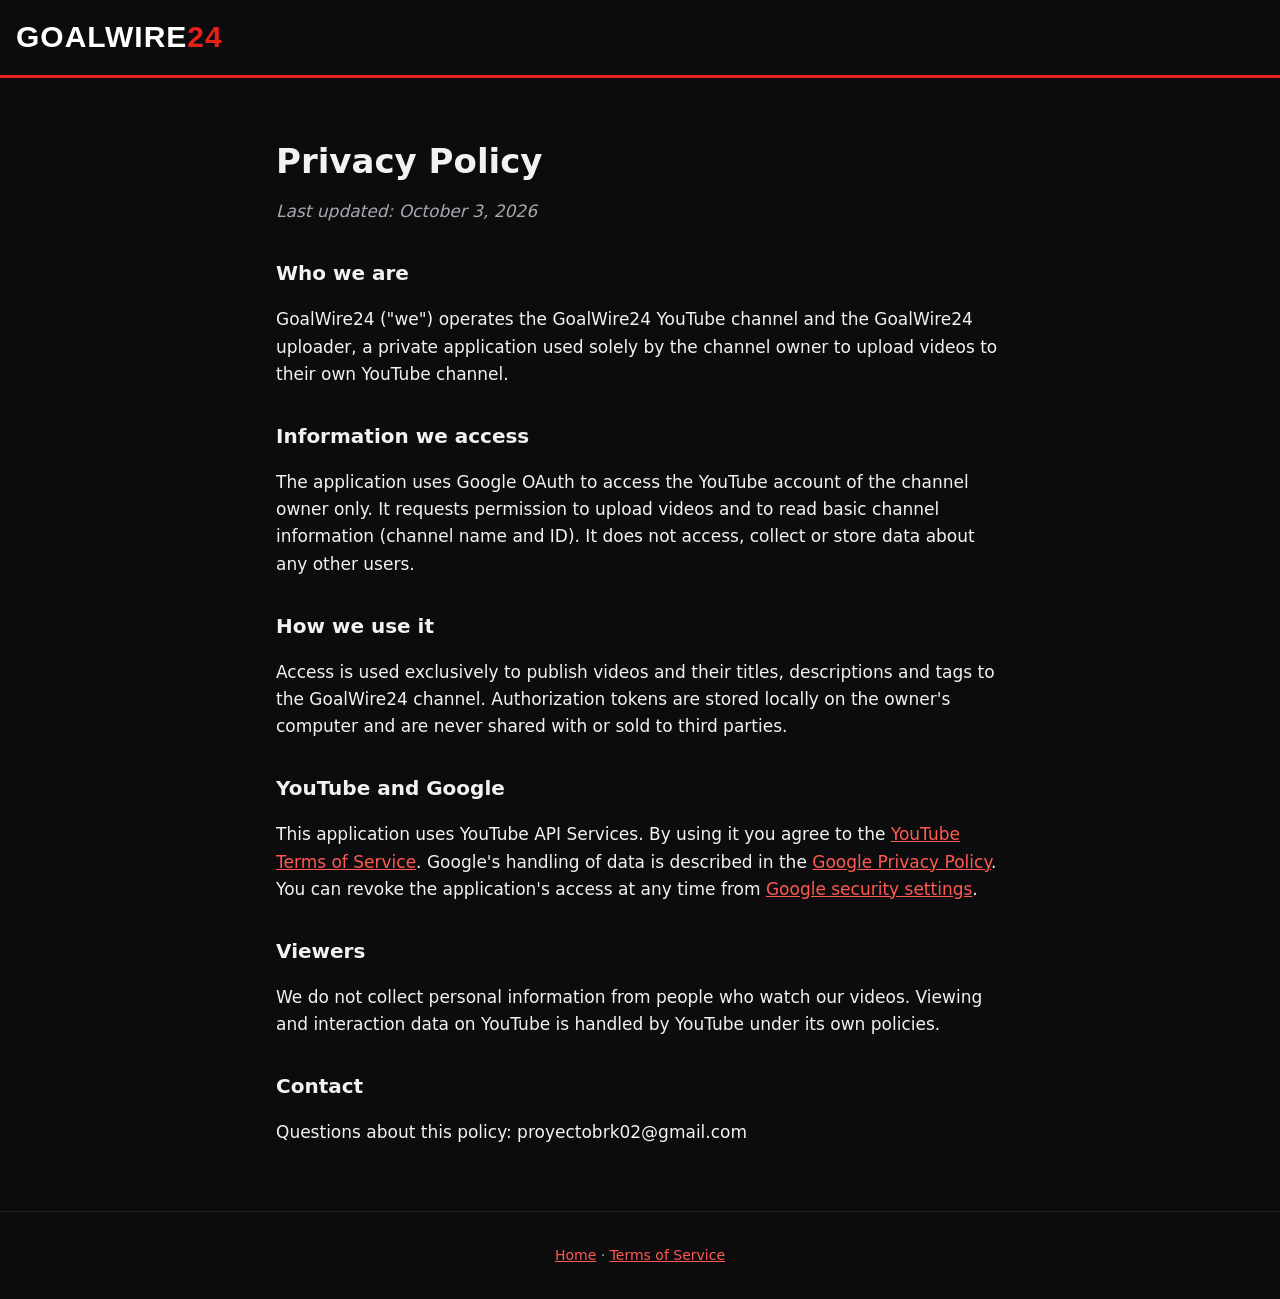
==== privacy.html @ 16f44ad8 "Add files via upload" ====
<!doctype html>
<html lang="en">
<head>
<meta charset="utf-8">
<meta name="viewport" content="width=device-width, initial-scale=1">
<title>Privacy Policy · GoalWire24</title>
<link rel="stylesheet" href="style.css">
</head>
<body>
<header><a href="index.html" class="logo">GOALWIRE<b>24</b></a></header>
<main class="doc">
  <h1>Privacy Policy</h1>
  <p><em>Last updated: October 3, 2026</em></p>

  <h2>Who we are</h2>
  <p>GoalWire24 ("we") operates the GoalWire24 YouTube channel and the GoalWire24 uploader, a private application used solely by the channel owner to upload videos to their own YouTube channel.</p>

  <h2>Information we access</h2>
  <p>The application uses Google OAuth to access the YouTube account of the channel owner only. It requests permission to upload videos and to read basic channel information (channel name and ID). It does not access, collect or store data about any other users.</p>

  <h2>How we use it</h2>
  <p>Access is used exclusively to publish videos and their titles, descriptions and tags to the GoalWire24 channel. Authorization tokens are stored locally on the owner's computer and are never shared with or sold to third parties.</p>

  <h2>YouTube and Google</h2>
  <p>This application uses YouTube API Services. By using it you agree to the <a href="https://www.youtube.com/t/terms">YouTube Terms of Service</a>. Google's handling of data is described in the <a href="https://policies.google.com/privacy">Google Privacy Policy</a>. You can revoke the application's access at any time from <a href="https://myaccount.google.com/permissions">Google security settings</a>.</p>

  <h2>Viewers</h2>
  <p>We do not collect personal information from people who watch our videos. Viewing and interaction data on YouTube is handled by YouTube under its own policies.</p>

  <h2>Contact</h2>
  <p>Questions about this policy: proyectobrk02@gmail.com</p>
</main>
<footer><a href="index.html">Home</a> · <a href="terms.html">Terms of Service</a></footer>
</body>
</html>
---- style.css ----
:root { --red: #e62117; --bg: #0c0c0e; --fg: #f2f2f2; --muted: #a8a8ad; }
* { box-sizing: border-box; }
body { margin: 0; background: var(--bg); color: var(--fg); font: 17px/1.6 system-ui, "Segoe UI", sans-serif; }
a { color: #ff5a4f; }
header { padding: 20px 16px; border-bottom: 3px solid var(--red); }
.logo { font: 900 30px Impact, "Arial Narrow", sans-serif; letter-spacing: 1px; color: #fff; text-decoration: none; }
.logo b { color: var(--red); font-weight: inherit; }
main { max-width: 760px; margin: 0 auto; padding: 48px 16px; }
.tag { display: inline-block; background: var(--red); color: #fff; font-weight: 700; padding: 4px 12px; border-radius: 6px; font-size: 14px; }
h1 { font-size: clamp(28px, 6vw, 44px); line-height: 1.15; margin: 16px 0; }
.doc h1 { font-size: 34px; }
h2 { font-size: 20px; margin-top: 32px; }
p { color: var(--fg); }
em { color: var(--muted); }
.btn { display: inline-block; background: var(--red); color: #fff; text-decoration: none; font-weight: 700; padding: 12px 22px; border-radius: 8px; margin-top: 8px; }
footer { text-align: center; color: var(--muted); padding: 32px 16px; font-size: 14px; border-top: 1px solid #222; }
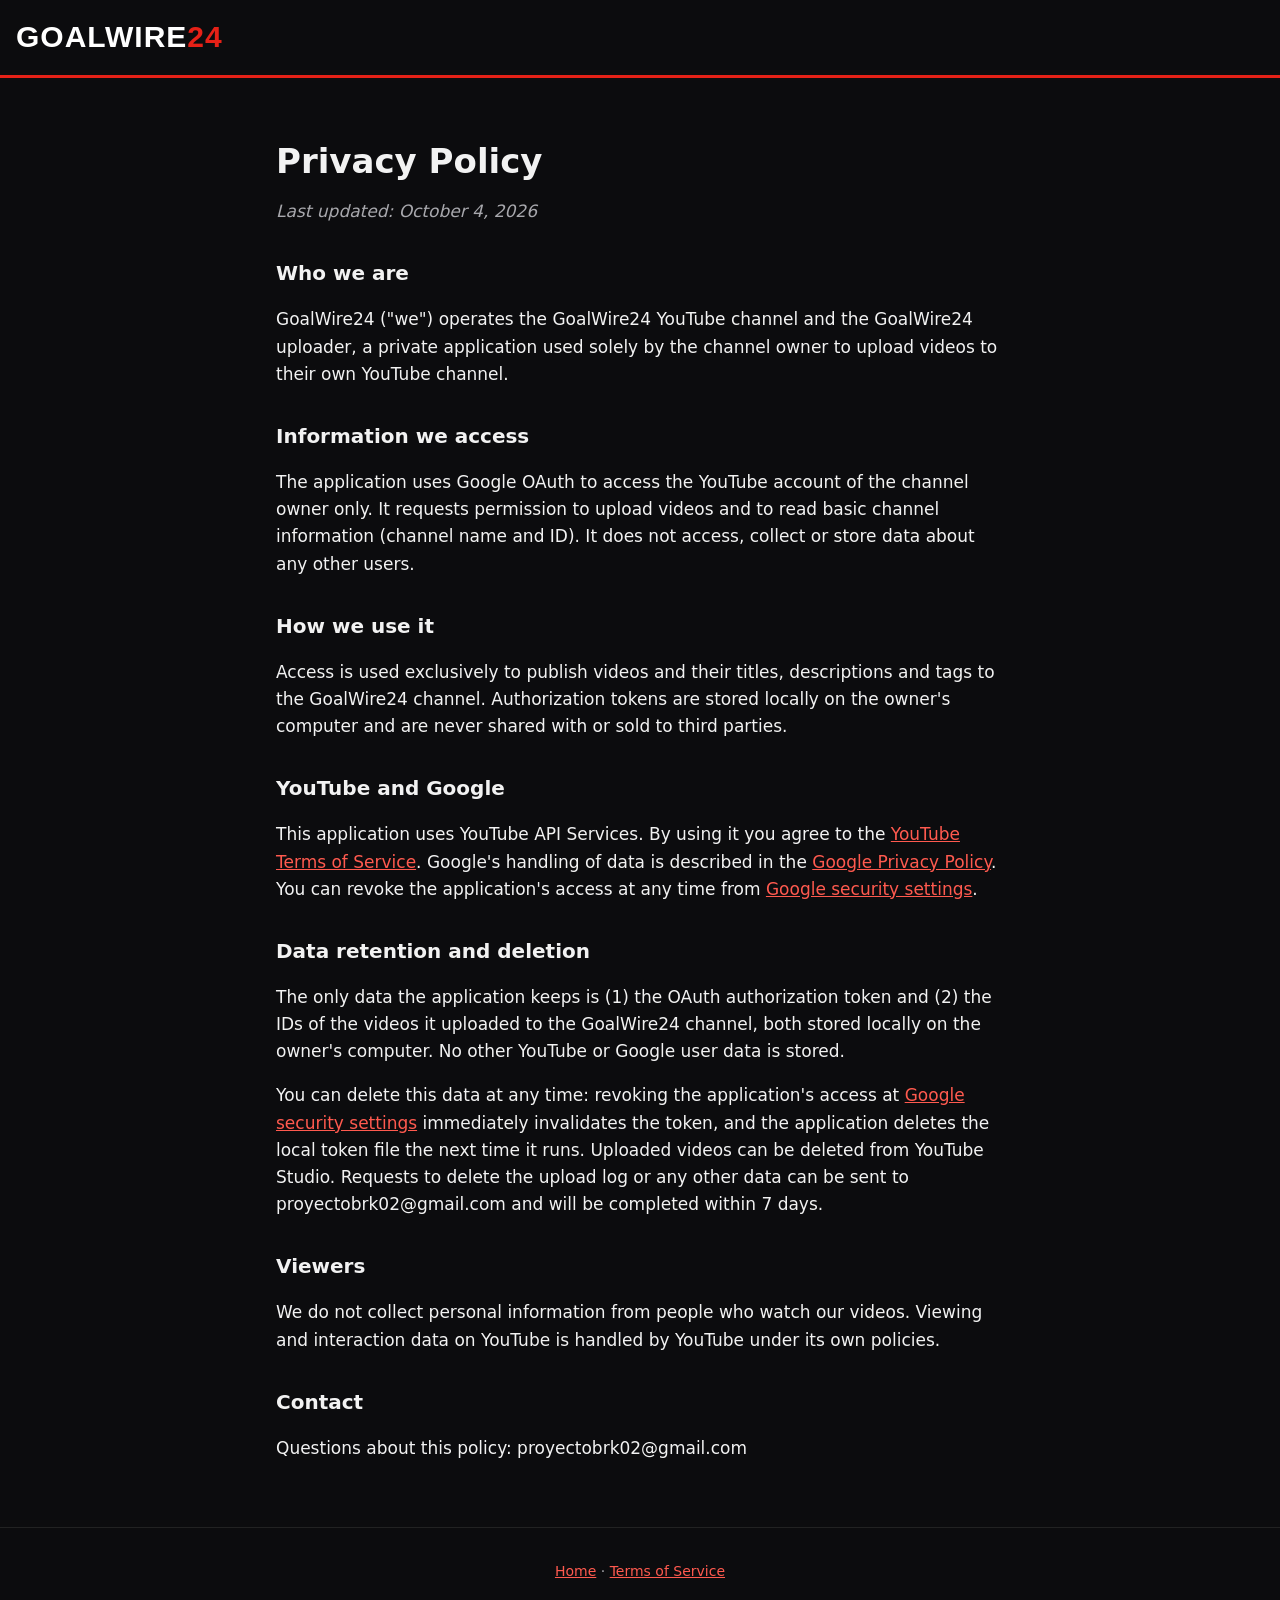
==== commit d47b1dea: "Add files via upload" ====
--- a/privacy.html
+++ b/privacy.html
@@ -10,7 +10,7 @@
 <header><a href="index.html" class="logo">GOALWIRE<b>24</b></a></header>
 <main class="doc">
   <h1>Privacy Policy</h1>
-  <p><em>Last updated: October 3, 2026</em></p>
+  <p><em>Last updated: October 4, 2026</em></p>
 
   <h2>Who we are</h2>
   <p>GoalWire24 ("we") operates the GoalWire24 YouTube channel and the GoalWire24 uploader, a private application used solely by the channel owner to upload videos to their own YouTube channel.</p>
@@ -24,6 +24,10 @@
   <h2>YouTube and Google</h2>
   <p>This application uses YouTube API Services. By using it you agree to the <a href="https://www.youtube.com/t/terms">YouTube Terms of Service</a>. Google's handling of data is described in the <a href="https://policies.google.com/privacy">Google Privacy Policy</a>. You can revoke the application's access at any time from <a href="https://myaccount.google.com/permissions">Google security settings</a>.</p>
 
+  <h2>Data retention and deletion</h2>
+  <p>The only data the application keeps is (1) the OAuth authorization token and (2) the IDs of the videos it uploaded to the GoalWire24 channel, both stored locally on the owner's computer. No other YouTube or Google user data is stored.</p>
+  <p>You can delete this data at any time: revoking the application's access at <a href="https://myaccount.google.com/permissions">Google security settings</a> immediately invalidates the token, and the application deletes the local token file the next time it runs. Uploaded videos can be deleted from YouTube Studio. Requests to delete the upload log or any other data can be sent to proyectobrk02@gmail.com and will be completed within 7 days.</p>
+
   <h2>Viewers</h2>
   <p>We do not collect personal information from people who watch our videos. Viewing and interaction data on YouTube is handled by YouTube under its own policies.</p>
 
--- a/style.css
+++ b/style.css
@@ -13,4 +13,7 @@
 p { color: var(--fg); }
 em { color: var(--muted); }
 .btn { display: inline-block; background: var(--red); color: #fff; text-decoration: none; font-weight: 700; padding: 12px 22px; border-radius: 8px; margin-top: 8px; }
+.yt { display: flex; gap: 16px; align-items: flex-start; margin-top: 40px; padding: 18px 20px; border: 1px solid #2a2a2e; border-radius: 10px; background: #141417; }
+.yt svg { flex: none; margin-top: 4px; }
+.yt p { margin: 0; color: var(--muted); font-size: 15px; }
 footer { text-align: center; color: var(--muted); padding: 32px 16px; font-size: 14px; border-top: 1px solid #222; }
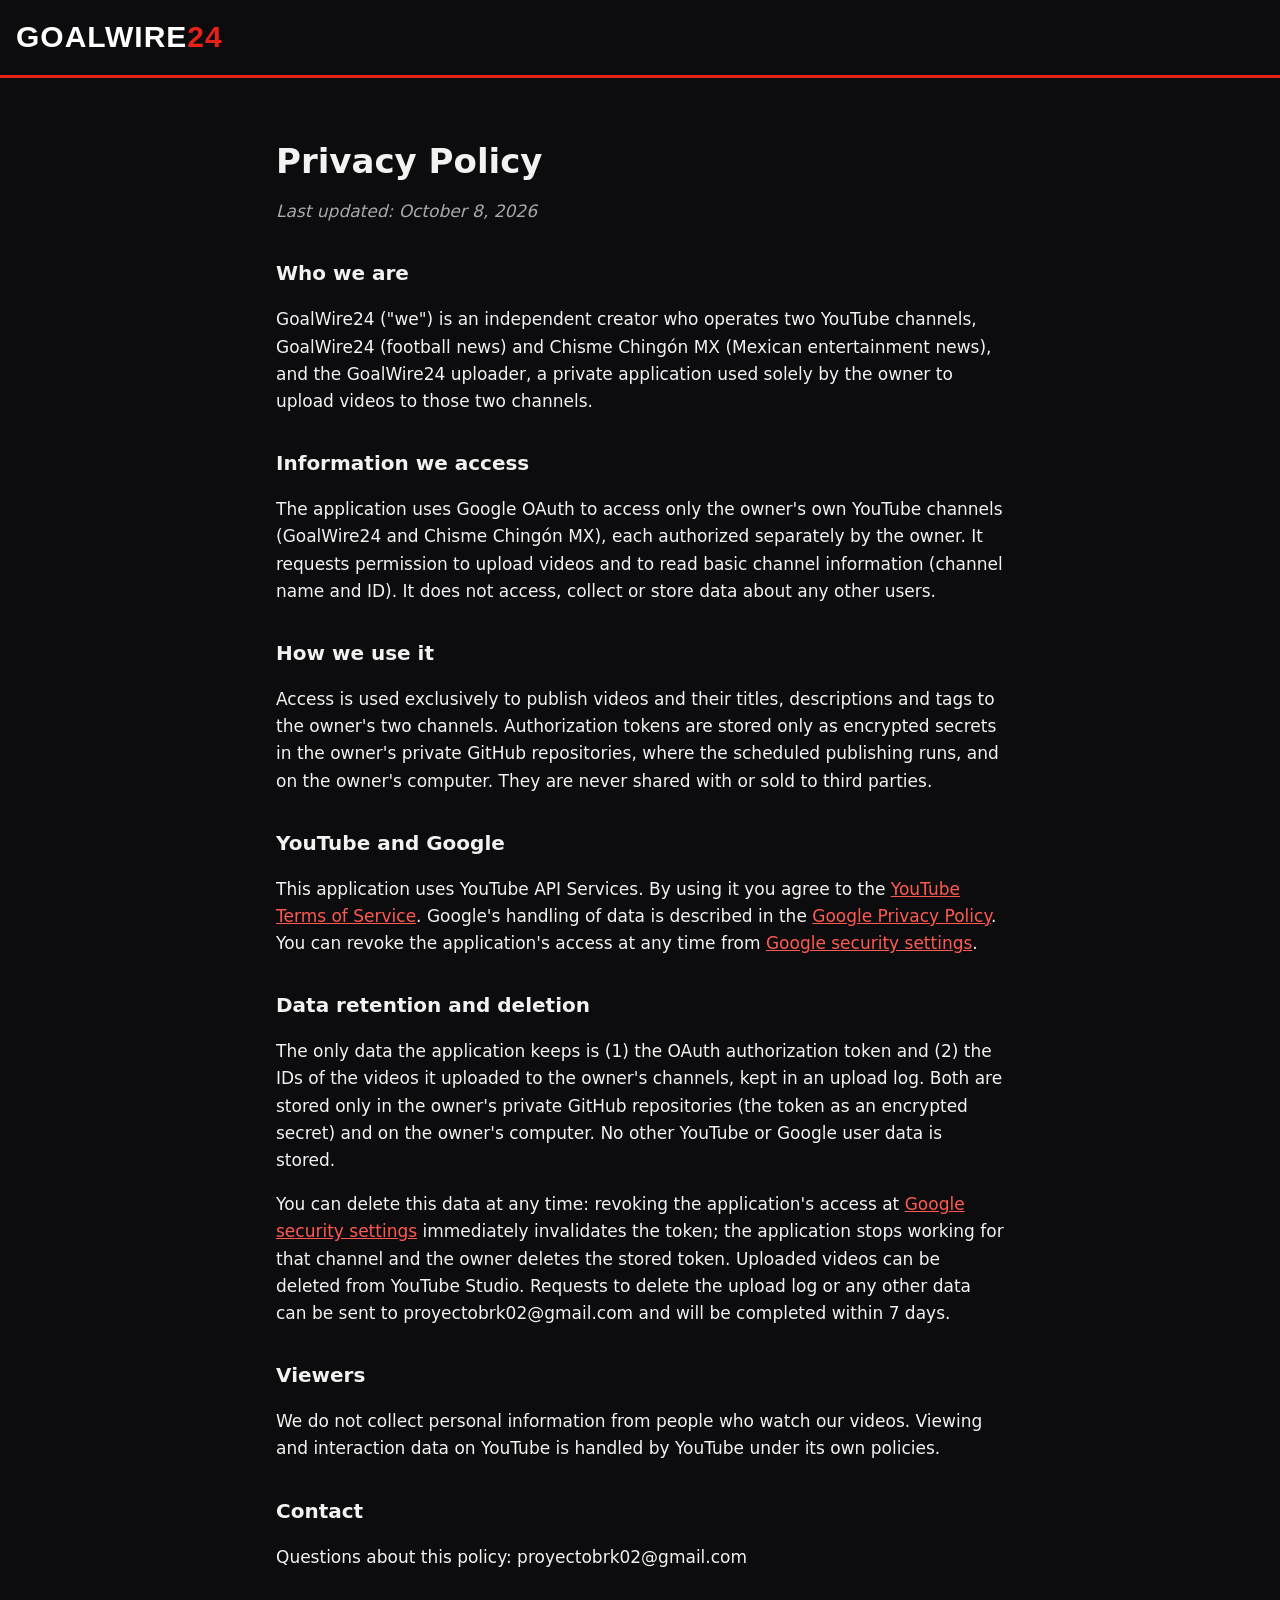
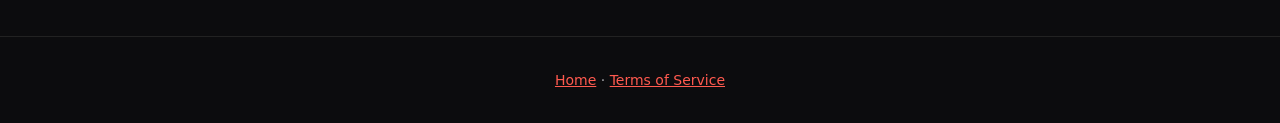
==== commit 6a27b08c: "Mention both owner channels (GoalWire24 and Chisme Chingón MX) and where tokens are stored Co-Author" ====
--- a/privacy.html
+++ b/privacy.html
@@ -10,23 +10,23 @@
 <header><a href="index.html" class="logo">GOALWIRE<b>24</b></a></header>
 <main class="doc">
   <h1>Privacy Policy</h1>
-  <p><em>Last updated: October 4, 2026</em></p>
+  <p><em>Last updated: October 8, 2026</em></p>
 
   <h2>Who we are</h2>
-  <p>GoalWire24 ("we") operates the GoalWire24 YouTube channel and the GoalWire24 uploader, a private application used solely by the channel owner to upload videos to their own YouTube channel.</p>
+  <p>GoalWire24 ("we") is an independent creator who operates two YouTube channels, GoalWire24 (football news) and Chisme Chingón MX (Mexican entertainment news), and the GoalWire24 uploader, a private application used solely by the owner to upload videos to those two channels.</p>
 
   <h2>Information we access</h2>
-  <p>The application uses Google OAuth to access the YouTube account of the channel owner only. It requests permission to upload videos and to read basic channel information (channel name and ID). It does not access, collect or store data about any other users.</p>
+  <p>The application uses Google OAuth to access only the owner's own YouTube channels (GoalWire24 and Chisme Chingón MX), each authorized separately by the owner. It requests permission to upload videos and to read basic channel information (channel name and ID). It does not access, collect or store data about any other users.</p>
 
   <h2>How we use it</h2>
-  <p>Access is used exclusively to publish videos and their titles, descriptions and tags to the GoalWire24 channel. Authorization tokens are stored locally on the owner's computer and are never shared with or sold to third parties.</p>
+  <p>Access is used exclusively to publish videos and their titles, descriptions and tags to the owner's two channels. Authorization tokens are stored only as encrypted secrets in the owner's private GitHub repositories, where the scheduled publishing runs, and on the owner's computer. They are never shared with or sold to third parties.</p>
 
   <h2>YouTube and Google</h2>
   <p>This application uses YouTube API Services. By using it you agree to the <a href="https://www.youtube.com/t/terms">YouTube Terms of Service</a>. Google's handling of data is described in the <a href="https://policies.google.com/privacy">Google Privacy Policy</a>. You can revoke the application's access at any time from <a href="https://myaccount.google.com/permissions">Google security settings</a>.</p>
 
   <h2>Data retention and deletion</h2>
-  <p>The only data the application keeps is (1) the OAuth authorization token and (2) the IDs of the videos it uploaded to the GoalWire24 channel, both stored locally on the owner's computer. No other YouTube or Google user data is stored.</p>
-  <p>You can delete this data at any time: revoking the application's access at <a href="https://myaccount.google.com/permissions">Google security settings</a> immediately invalidates the token, and the application deletes the local token file the next time it runs. Uploaded videos can be deleted from YouTube Studio. Requests to delete the upload log or any other data can be sent to proyectobrk02@gmail.com and will be completed within 7 days.</p>
+  <p>The only data the application keeps is (1) the OAuth authorization token and (2) the IDs of the videos it uploaded to the owner's channels, kept in an upload log. Both are stored only in the owner's private GitHub repositories (the token as an encrypted secret) and on the owner's computer. No other YouTube or Google user data is stored.</p>
+  <p>You can delete this data at any time: revoking the application's access at <a href="https://myaccount.google.com/permissions">Google security settings</a> immediately invalidates the token; the application stops working for that channel and the owner deletes the stored token. Uploaded videos can be deleted from YouTube Studio. Requests to delete the upload log or any other data can be sent to proyectobrk02@gmail.com and will be completed within 7 days.</p>
 
   <h2>Viewers</h2>
   <p>We do not collect personal information from people who watch our videos. Viewing and interaction data on YouTube is handled by YouTube under its own policies.</p>
